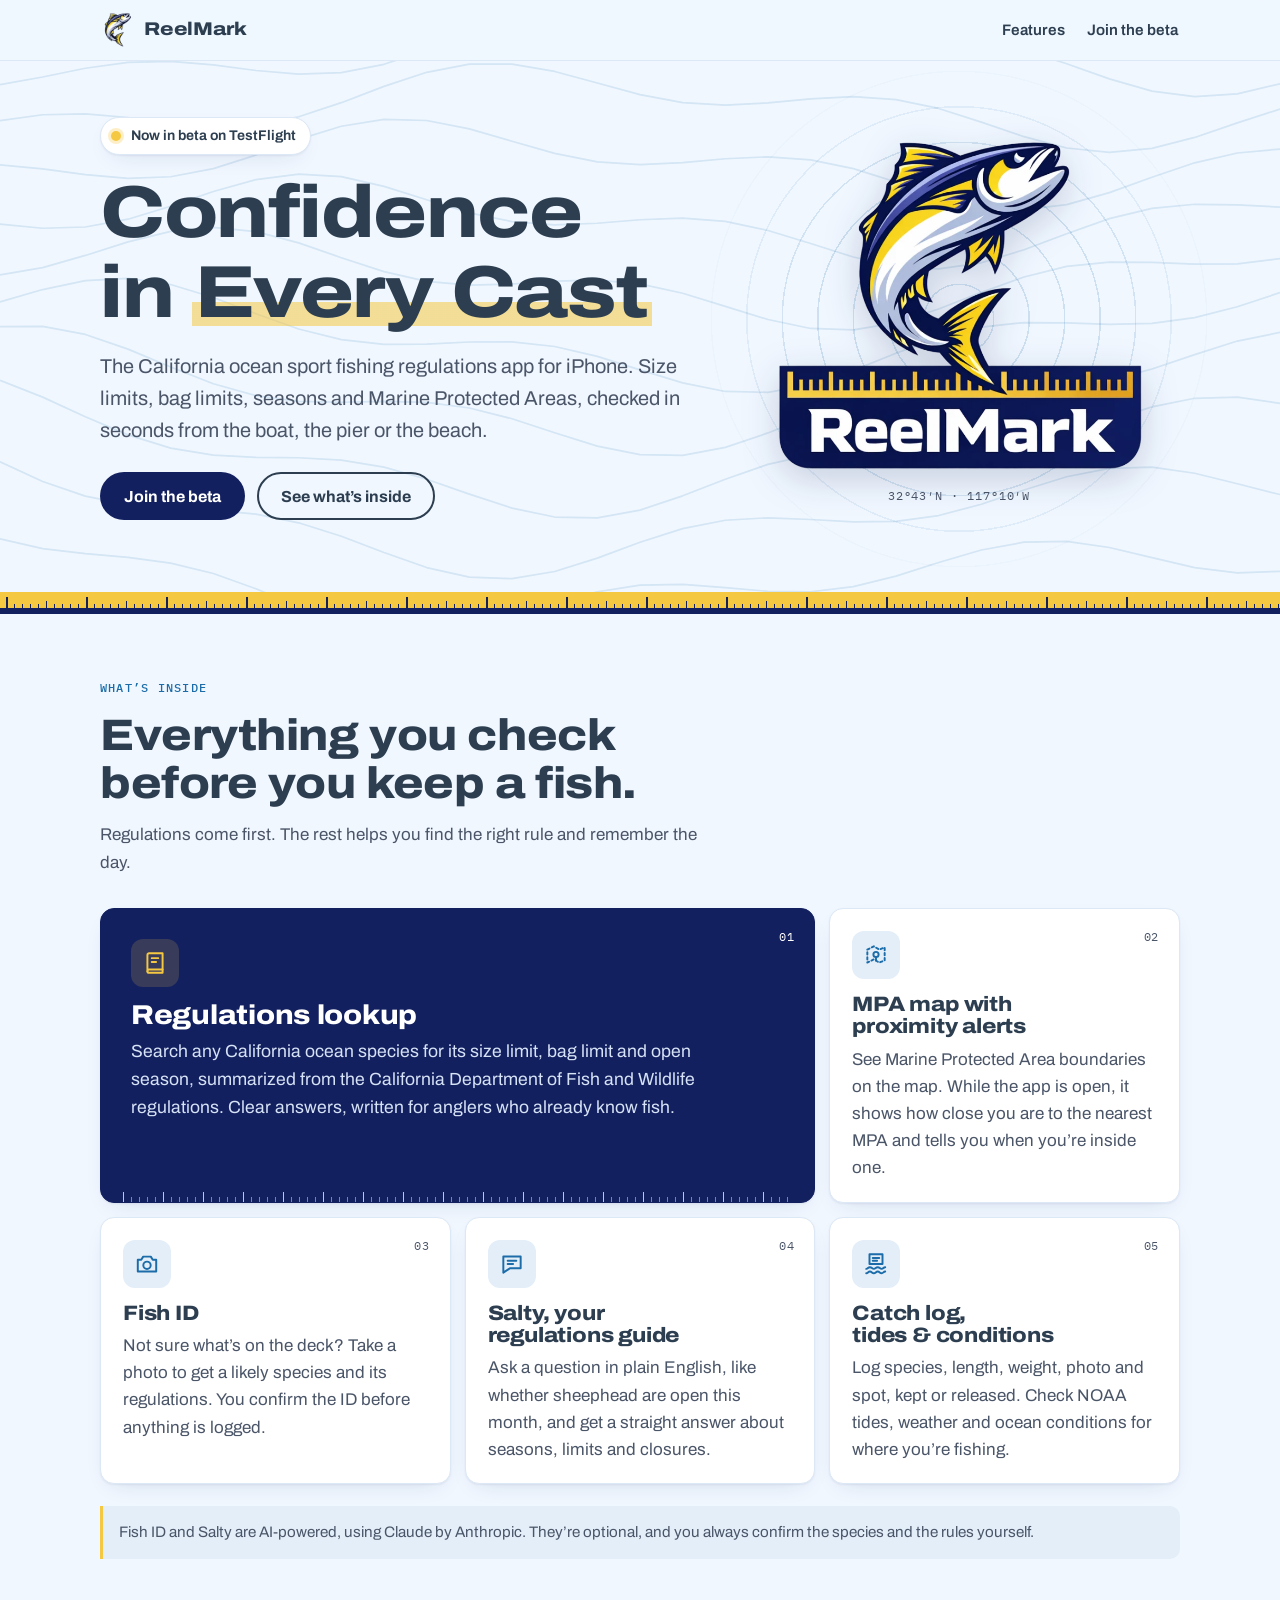
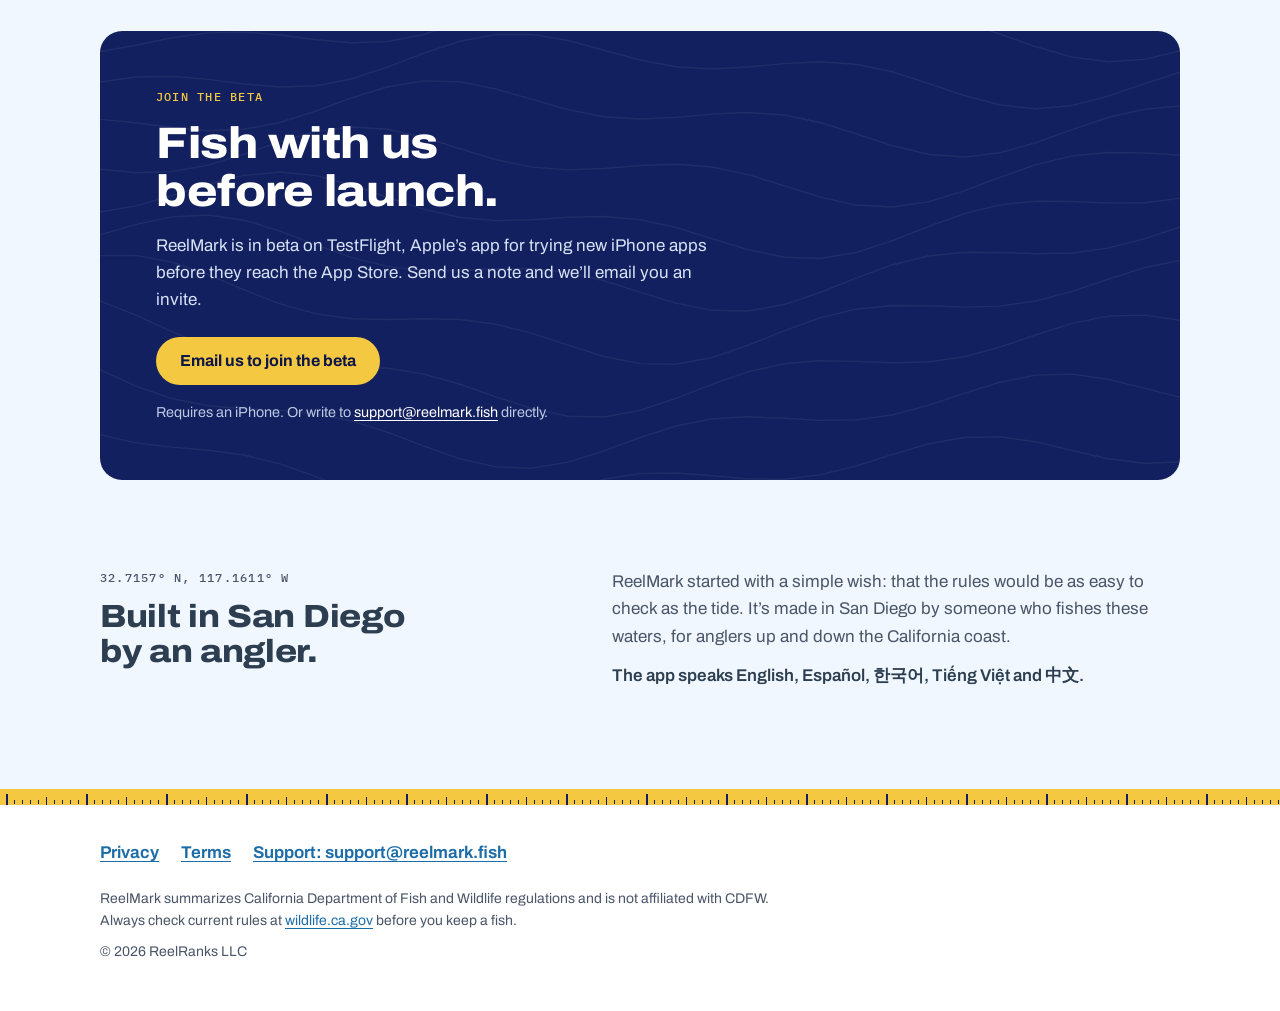
==== index.html @ 25a4f440 "ReelMark site: landing page, Privacy and Terms, custom domain Static HTML and CSS for GitHub Pages a" ====
<!doctype html>
<html lang="en">
<head>
  <meta charset="utf-8">
  <meta name="viewport" content="width=device-width, initial-scale=1">
  <title>ReelMark — Confidence in Every Cast</title>
  <meta name="description" content="ReelMark is an iOS app for California ocean sport fishing regulations and Marine Protected Area awareness. Now in beta on TestFlight.">
  <link rel="canonical" href="https://reelmark.fish/">
  <meta name="color-scheme" content="light dark">
  <meta name="theme-color" content="#F0F7FF" media="(prefers-color-scheme: light)">
  <meta name="theme-color" content="#0A1230" media="(prefers-color-scheme: dark)">
  <meta property="og:type" content="website">
  <meta property="og:site_name" content="ReelMark">
  <meta property="og:title" content="ReelMark — Confidence in Every Cast">
  <meta property="og:description" content="California ocean fishing regulations and Marine Protected Area awareness, on your iPhone.">
  <meta property="og:url" content="https://reelmark.fish/">
  <meta property="og:image" content="https://reelmark.fish/assets/og-image.png">
  <meta name="twitter:card" content="summary">
  <link rel="icon" href="assets/favicon.png" type="image/png">
  <link rel="apple-touch-icon" href="assets/apple-touch-icon.png">
  <link rel="preload" as="image" href="assets/logo.webp" type="image/webp">
  <link rel="preconnect" href="https://fonts.googleapis.com">
  <link rel="preconnect" href="https://fonts.gstatic.com" crossorigin>
  <link rel="stylesheet" href="https://fonts.googleapis.com/css2?family=Archivo:wdth,wght@100..125,400..800&family=IBM+Plex+Mono:wght@500&display=swap">
  <link rel="stylesheet" href="assets/style.css">
</head>
<body>
  <a class="skip" href="#main">Skip to content</a>
  <header class="site-header">
    <div class="wrap bar">
      <a class="brand" href="/" aria-label="ReelMark home">
        <picture><source srcset="assets/mark.webp" type="image/webp"><img src="assets/mark.png" width="36" height="36" alt=""></picture>
        <span>ReelMark</span>
      </a>
      <nav aria-label="Primary">
        <a class="nav-secondary" href="#features">Features</a>
        <a href="#beta">Join the beta</a>
      </nav>
    </div>
  </header>

  <main id="main">
    <section class="hero" aria-labelledby="hero-title">
      <div class="wrap hero-grid">
        <div class="hero-art">
          <picture>
            <source srcset="assets/logo.webp" type="image/webp">
            <img src="assets/logo.png" width="720" height="653" alt="ReelMark logo: a leaping yellowtail over a measuring board" fetchpriority="high">
          </picture>
          <p class="coords" aria-hidden="true">32°43′N · 117°10′W</p>
        </div>
        <div class="hero-copy">
          <p class="badge"><span class="dot" aria-hidden="true"></span>Now in beta on TestFlight</p>
          <h1 id="hero-title">Confidence in <span class="hl">Every Cast</span></h1>
          <p class="lede">The California ocean sport fishing regulations app for iPhone. Size limits, bag limits, seasons and Marine Protected Areas, checked in seconds from the boat, the pier or the beach.</p>
          <div class="cta">
            <a class="btn btn-primary" href="#beta">Join the beta</a>
            <a class="btn btn-ghost" href="#features">See what’s inside</a>
          </div>
        </div>
      </div>
    </section>

    <div class="ruler" aria-hidden="true"></div>

    <section class="section" id="features" aria-labelledby="features-title">
      <div class="wrap">
        <p class="eyebrow">What’s inside</p>
        <h2 id="features-title">Everything you check before you keep a fish.</h2>
        <p class="section-intro">Regulations come first. The rest helps you find the right rule and remember the day.</p>

        <ul class="cards" role="list">
          <li class="card card--wide">
            <span class="num" aria-hidden="true">01</span>
            <span class="icon" aria-hidden="true">
              <svg viewBox="0 0 24 24" fill="none" stroke="currentColor" stroke-width="1.8" stroke-linecap="round" stroke-linejoin="round"><path d="M5 4.5A1.5 1.5 0 0 1 6.5 3H19v15H6.5A1.5 1.5 0 0 0 5 19.5z"/><path d="M5 19.5A1.5 1.5 0 0 0 6.5 21H19v-3"/><path d="M9 7.5h6M9 11h4"/></svg>
            </span>
            <h3>Regulations lookup</h3>
            <p>Search any California ocean species for its size limit, bag limit and open season, summarized from the California Department of Fish and Wildlife regulations. Clear answers, written for anglers who already know fish.</p>
          </li>
          <li class="card">
            <span class="num" aria-hidden="true">02</span>
            <span class="icon" aria-hidden="true">
              <svg viewBox="0 0 24 24" fill="none" stroke="currentColor" stroke-width="1.8" stroke-linecap="round" stroke-linejoin="round"><path d="M4 7l6-3 5 3 5-2v12l-5 2-5-3-6 3z" stroke-dasharray="2.2 2.4"/><circle cx="12" cy="11.5" r="2.4"/><path d="M12 14v3"/></svg>
            </span>
            <h3>MPA map with proximity alerts</h3>
            <p>See Marine Protected Area boundaries on the map. While the app is open, it shows how close you are to the nearest MPA and tells you when you’re inside one.</p>
          </li>
          <li class="card">
            <span class="num" aria-hidden="true">03</span>
            <span class="icon" aria-hidden="true">
              <svg viewBox="0 0 24 24" fill="none" stroke="currentColor" stroke-width="1.8" stroke-linecap="round" stroke-linejoin="round"><path d="M3.5 8h3.2l1.8-2.8h7l1.8 2.8h3.2v11h-17z"/><circle cx="12" cy="13.2" r="3.4"/></svg>
            </span>
            <h3>Fish ID</h3>
            <p>Not sure what’s on the deck? Take a photo to get a likely species and its regulations. You confirm the ID before anything is logged.</p>
          </li>
          <li class="card">
            <span class="num" aria-hidden="true">04</span>
            <span class="icon" aria-hidden="true">
              <svg viewBox="0 0 24 24" fill="none" stroke="currentColor" stroke-width="1.8" stroke-linecap="round" stroke-linejoin="round"><path d="M4 5h16v11H10l-6 4z"/><path d="M8 9h8M8 12h5"/></svg>
            </span>
            <h3>Salty, your regulations guide</h3>
            <p>Ask a question in plain English, like whether sheephead are open this month, and get a straight answer about seasons, limits and closures.</p>
          </li>
          <li class="card">
            <span class="num" aria-hidden="true">05</span>
            <span class="icon" aria-hidden="true">
              <svg viewBox="0 0 24 24" fill="none" stroke="currentColor" stroke-width="1.8" stroke-linecap="round" stroke-linejoin="round"><path d="M6 3h12v9H6z"/><path d="M9 6.5h6M9 9h4"/><path d="M3 16.5c1.6 0 1.6-1.5 3.4-1.5s1.9 1.5 3.6 1.5 1.8-1.5 3.6-1.5 1.9 1.5 3.6 1.5 1.6-1.5 3.3-1.5"/><path d="M3 20.5c1.6 0 1.6-1.5 3.4-1.5s1.9 1.5 3.6 1.5 1.8-1.5 3.6-1.5 1.9 1.5 3.6 1.5 1.6-1.5 3.3-1.5"/></svg>
            </span>
            <h3>Catch log, tides <span class="nowrap">&amp; conditions</span></h3>
            <p>Log species, length, weight, photo and spot, kept or released. Check NOAA tides, weather and ocean conditions for where you’re fishing.</p>
          </li>
        </ul>

        <div class="note">
          <p>Fish ID and Salty are AI-powered, using Claude by Anthropic. They’re optional, and you always confirm the species and the rules yourself.</p>
        </div>
      </div>
    </section>

    <section class="section" id="beta" aria-labelledby="beta-title">
      <div class="wrap">
        <div class="beta">
          <p class="eyebrow">Join the beta</p>
          <h2 id="beta-title">Fish with us before launch.</h2>
          <p>ReelMark is in beta on TestFlight, Apple’s app for trying new iPhone apps before they reach the App Store. Send us a note and we’ll email you an invite.</p>
          <div class="cta">
            <!-- When the public TestFlight link exists, put it in this href and change the label to "Get it on TestFlight". -->
            <a class="btn btn-accent" href="mailto:support@reelmark.fish?subject=ReelMark%20beta">Email us to join the beta</a>
          </div>
          <p class="small">Requires an iPhone. Or write to <a href="mailto:support@reelmark.fish?subject=ReelMark%20beta">support@reelmark.fish</a> directly.</p>
        </div>
      </div>
    </section>

    <section class="section" aria-labelledby="origin-title">
      <div class="wrap origin">
        <div>
          <p class="eyebrow">32.7157° N, 117.1611° W</p>
          <h2 id="origin-title">Built in San Diego by an angler.</h2>
        </div>
        <div>
          <p>ReelMark started with a simple wish: that the rules would be as easy to check as the tide. It’s made in San Diego by someone who fishes these waters, for anglers up and down the California coast.</p>
          <p class="langs">The app speaks English, Español, 한국어, Tiếng Việt and 中文.</p>
        </div>
      </div>
    </section>
  </main>

  <footer class="site-footer">
    <div class="ruler" aria-hidden="true"></div>
    <div class="wrap foot">
      <nav aria-label="Footer">
        <a href="privacy.html">Privacy</a>
        <a href="terms.html">Terms</a>
        <a href="mailto:support@reelmark.fish">Support: support@reelmark.fish</a>
      </nav>
      <p class="fine">ReelMark summarizes California Department of Fish and Wildlife regulations and is not affiliated with CDFW. Always check current rules at <a href="https://wildlife.ca.gov/Fishing/Ocean">wildlife.ca.gov</a> before you keep a fish.</p>
      <p class="fine">© 2026 ReelRanks LLC</p>
    </div>
  </footer>
</body>
</html>
---- assets/style.css ----
/* ReelMark — reelmark.fish
   Brand colors come from the app (mobile/src/constants/theme.ts): seafoam
   background, navy text, primary blue, sun-yellow accent. Navy and the ruler
   motif come from the logo. Shared by index.html and the generated legal pages. */

:root {
  --bg: #F0F7FF;
  --surface: #FFFFFF;
  --surface-2: #E3EEF9;
  --text: #2C3E50;
  --muted: #4A5568;
  --link: #1B6CA8;
  --link-hover: #155A8E;
  --primary: #1B6CA8;
  --navy: #13205F;
  --navy-deep: #0C1647;
  --accent: #F5C842;
  --border: #DCE8F5;
  --contour: rgba(27, 108, 168, 0.13);
  --ring: rgba(27, 108, 168, 0.16);
  --shadow: 0 1px 2px rgba(19, 32, 95, 0.06), 0 8px 24px -12px rgba(19, 32, 95, 0.18);
  --focus: #1B6CA8;

  --font: "Archivo", system-ui, -apple-system, "Segoe UI", Roboto, sans-serif;
  --mono: "IBM Plex Mono", ui-monospace, "SF Mono", Menlo, monospace;
  --radius: 14px;
  --gutter: 20px;
  color-scheme: light dark;
}

@media (prefers-color-scheme: dark) {
  :root {
    --bg: #0A1230;
    --surface: #111C45;
    --surface-2: #15214F;
    --text: #E6EDF7;
    --muted: #AEBBD0;
    --link: #8CC6F0;
    --link-hover: #B6DBF6;
    --primary: #7DBBEA;
    --navy: #16246B;
    --navy-deep: #060C26;
    --border: #243163;
    --contour: rgba(125, 187, 234, 0.10);
    --ring: rgba(125, 187, 234, 0.14);
    --shadow: 0 1px 2px rgba(0, 0, 0, 0.3), 0 10px 28px -14px rgba(0, 0, 0, 0.6);
    --focus: #F5C842;
  }
}

*, *::before, *::after { box-sizing: border-box; }

html { -webkit-text-size-adjust: 100%; scroll-behavior: smooth; }
@media (prefers-reduced-motion: reduce) { html { scroll-behavior: auto; } }

body {
  margin: 0;
  background: var(--bg);
  color: var(--text);
  font-family: var(--font);
  font-size: 1.0625rem;
  line-height: 1.6;
  text-rendering: optimizeLegibility;
}

img, svg { display: block; max-width: 100%; height: auto; }

a { color: var(--link); text-underline-offset: 0.18em; text-decoration-thickness: 1px; }
a:hover { color: var(--link-hover); text-decoration-thickness: 2px; }

:focus-visible { outline: 3px solid var(--focus); outline-offset: 3px; border-radius: 4px; }

h1, h2, h3 {
  font-stretch: 112%;
  font-weight: 800;
  line-height: 1.08;
  letter-spacing: -0.01em;
  color: var(--text);
  text-wrap: balance;
  margin: 0;
}

p { margin: 0 0 1em; }

.nowrap { white-space: nowrap; }

.wrap { width: 100%; max-width: 1120px; margin: 0 auto; padding: 0 var(--gutter); }

.skip {
  position: absolute; left: 12px; top: -60px; z-index: 10;
  padding: 10px 16px; border-radius: 8px;
  background: var(--navy); color: #fff; font-weight: 700; text-decoration: none;
}
.skip:focus { top: 12px; color: #fff; }

.eyebrow {
  font-family: var(--mono);
  font-size: 0.78rem;
  font-weight: 500;
  letter-spacing: 0.1em;
  text-transform: uppercase;
  color: var(--primary);
  margin: 0 0 14px;
}

/* ---------- Header ---------- */

.site-header {
  position: sticky; top: 0; z-index: 5;
  background: color-mix(in srgb, var(--bg) 88%, transparent);
  -webkit-backdrop-filter: saturate(1.4) blur(10px);
  backdrop-filter: saturate(1.4) blur(10px);
  border-bottom: 1px solid var(--border);
}
.bar { display: flex; align-items: center; justify-content: space-between; gap: 16px; min-height: 60px; }
.brand {
  display: inline-flex; align-items: center; gap: 8px;
  color: var(--text); text-decoration: none;
  font-weight: 800; font-stretch: 118%; font-size: 1.15rem; letter-spacing: -0.01em;
}
.brand:hover { color: var(--text); }
.brand img { width: 36px; height: 36px; }
.site-header nav { display: flex; gap: 4px 18px; flex-wrap: wrap; justify-content: flex-end; }
.site-header nav a {
  color: var(--text); text-decoration: none; font-weight: 600; font-size: 0.95rem;
  padding: 10px 2px; /* 44px tap target with the line height */
}
.site-header nav a:hover, .site-header nav a[aria-current="page"] {
  color: var(--link); text-decoration: underline; text-decoration-thickness: 2px;
}
@media (max-width: 420px) { .nav-secondary { display: none; } }

/* ---------- Buttons ---------- */

.btn {
  display: inline-flex; align-items: center; justify-content: center; gap: 8px;
  min-height: 48px; padding: 12px 22px; border-radius: 999px;
  font-weight: 700; font-size: 1rem; text-decoration: none; line-height: 1.2;
  border: 2px solid transparent;
  transition: transform 120ms ease, background-color 120ms ease;
}
.btn:hover { transform: translateY(-1px); text-decoration: none; }
.btn:active { transform: none; }
@media (prefers-reduced-motion: reduce) { .btn { transition: none; } .btn:hover { transform: none; } }
.btn-primary { background: var(--navy); color: #fff; }
.btn-primary:hover { background: var(--navy-deep); color: #fff; }
.btn-ghost { border-color: currentColor; color: var(--text); }
.btn-ghost:hover { color: var(--link); }
.btn-accent { background: var(--accent); color: #0C1647; }
.btn-accent:hover { background: #FFD966; color: #0C1647; }

@media (prefers-color-scheme: dark) {
  .btn-primary { background: var(--accent); color: #0C1647; }
  .btn-primary:hover { background: #FFD966; color: #0C1647; }
}

/* ---------- Hero ---------- */

.hero { position: relative; overflow: hidden; isolation: isolate; padding: 28px 0 44px; }

/* Bathymetric contour lines, tinted per color scheme through a mask. */
.hero::before {
  content: ""; position: absolute; inset: 0; z-index: -1;
  background: var(--contour);
  -webkit-mask: url("contours.svg") center / cover no-repeat;
  mask: url("contours.svg") center / cover no-repeat;
}

.hero-grid { display: grid; gap: 20px; align-items: center; }

.hero-art { position: relative; display: grid; place-items: center; padding: 8px 0; }
.hero-art::before {
  /* sounder rings behind the logo */
  content: ""; position: absolute; z-index: -1;
  width: min(92vw, 520px); aspect-ratio: 1;
  border-radius: 50%;
  background: repeating-radial-gradient(circle at center, transparent 0 34px, var(--ring) 34px 35.5px);
  -webkit-mask: radial-gradient(circle, #000 45%, transparent 71%);
  mask: radial-gradient(circle, #000 45%, transparent 71%);
}
.hero-art img { width: min(64vw, 300px); filter: drop-shadow(0 10px 18px rgba(12, 22, 71, 0.18)); }
.coords {
  font-family: var(--mono); font-size: 0.72rem; letter-spacing: 0.08em;
  color: var(--muted); margin: 10px 0 0;
}

.badge {
  display: inline-flex; align-items: center; gap: 10px;
  margin: 0 0 18px; padding: 7px 14px 7px 10px;
  border-radius: 999px; border: 1px solid var(--border);
  background: var(--surface); box-shadow: var(--shadow);
  font-size: 0.875rem; font-weight: 650; color: var(--text);
}
.badge .dot {
  width: 10px; height: 10px; border-radius: 50%;
  background: var(--accent); box-shadow: 0 0 0 3px rgba(245, 200, 66, 0.3);
}

.hero h1 { font-size: clamp(2.5rem, 10.5vw, 4.6rem); font-stretch: 118%; letter-spacing: -0.02em; }
.hero h1 .hl {
  background: linear-gradient(transparent 62%, rgba(245, 200, 66, 0.55) 62% 92%, transparent 92%);
  padding: 0 0.04em;
}
.lede { font-size: clamp(1.08rem, 2.6vw, 1.25rem); color: var(--muted); max-width: 34em; margin: 18px 0 26px; }
.cta { display: flex; flex-wrap: wrap; gap: 12px; }

@media (min-width: 880px) {
  .hero { padding: 56px 0 72px; }
  .hero-grid { grid-template-columns: 1.15fr 0.85fr; gap: 40px; }
  .hero-art { order: 2; }
  .hero-art img { width: 100%; max-width: 380px; }
}

/* ---------- Ruler (the logo's measuring board) ---------- */

.ruler {
  height: 22px;
  background-color: var(--accent);
  background-image:
    linear-gradient(to right, var(--navy) 2px, transparent 2px),
    linear-gradient(to right, var(--navy) 1.5px, transparent 1.5px),
    linear-gradient(to right, var(--navy) 1px, transparent 1px);
  background-size: 80px 70%, 40px 48%, 8px 28%;
  background-position: 6px 100%, 6px 100%, 6px 100%;
  background-repeat: repeat-x;
  border-bottom: 6px solid var(--navy);
}
@media (prefers-color-scheme: dark) {
  .ruler {
    background-image:
      linear-gradient(to right, #0C1647 2px, transparent 2px),
      linear-gradient(to right, #0C1647 1.5px, transparent 1.5px),
      linear-gradient(to right, #0C1647 1px, transparent 1px);
    border-bottom-color: #0C1647;
  }
}

/* ---------- Sections ---------- */

.section { padding: 64px 0; }
#beta { padding: 8px 0 24px; }
.section h2 { font-size: clamp(1.8rem, 6vw, 2.75rem); max-width: 20ch; }
.section-intro { color: var(--muted); max-width: 36em; margin: 14px 0 0; }

.cards {
  list-style: none; margin: 32px 0 0; padding: 0;
  display: grid; gap: 14px;
}
@media (min-width: 640px) { .cards { grid-template-columns: 1fr 1fr; } }
@media (min-width: 960px) {
  .cards { grid-template-columns: repeat(3, 1fr); }
  .card--wide { grid-column: span 2; }
}

.card {
  position: relative;
  background: var(--surface);
  border: 1px solid var(--border);
  border-radius: var(--radius);
  padding: 22px 22px 20px;
  box-shadow: var(--shadow);
}
.card h3 { font-size: 1.3rem; margin: 14px 0 8px; }
.card p { margin: 0; color: var(--muted); }
.card .num {
  position: absolute; top: 18px; right: 20px;
  font-family: var(--mono); font-size: 0.75rem; color: var(--muted); letter-spacing: 0.06em;
}
.icon {
  width: 48px; height: 48px; border-radius: 12px;
  display: grid; place-items: center;
  background: var(--surface-2); color: var(--primary);
}
.icon svg { width: 26px; height: 26px; }
.tag {
  display: inline-block; margin-left: 8px; padding: 2px 8px; vertical-align: 0.2em;
  border-radius: 6px; border: 1px solid var(--border);
  font-family: var(--mono); font-size: 0.68rem; font-weight: 500; letter-spacing: 0.06em;
  text-transform: uppercase; color: var(--muted);
}

.card--wide { background: var(--navy); border-color: var(--navy); color: #fff; }
.card--wide h3, .card--wide .num { color: #fff; }
.card--wide p { color: #D6E2F5; }
.card--wide .icon { background: rgba(245, 200, 66, 0.16); color: var(--accent); }
.card--wide::after {
  /* a short ruler along the bottom edge of the core feature */
  content: ""; position: absolute; left: 22px; right: 22px; bottom: 0; height: 10px;
  background-image:
    linear-gradient(to right, var(--accent) 1.5px, transparent 1.5px),
    linear-gradient(to right, rgba(245, 200, 66, 0.6) 1px, transparent 1px);
  background-size: 40px 100%, 8px 50%;
  background-position: 0 100%, 0 100%;
  background-repeat: repeat-x;
}
.card--wide { padding-bottom: 32px; }
@media (min-width: 960px) {
  .card--wide { padding: 30px 30px 40px; }
  .card--wide h3 { font-size: 1.7rem; }
  .card--wide p { font-size: 1.1rem; max-width: 34em; }
}

.note {
  display: flex; gap: 12px; align-items: flex-start;
  margin: 22px 0 0; padding: 14px 16px;
  border-left: 3px solid var(--accent);
  background: var(--surface-2); border-radius: 0 10px 10px 0;
  color: var(--muted); font-size: 0.95rem;
}
.note p { margin: 0; }

/* ---------- Beta ---------- */

.beta {
  position: relative; overflow: hidden; isolation: isolate;
  background: var(--navy); color: #fff;
  border-radius: 22px; padding: 36px 24px;
}
.beta::before {
  content: ""; position: absolute; inset: 0; z-index: -1;
  background: rgba(255, 255, 255, 0.06);
  -webkit-mask: url("contours.svg") center / cover no-repeat;
  mask: url("contours.svg") center / cover no-repeat;
}
.beta h2 { color: #fff; margin-bottom: 16px; }
.beta .eyebrow { color: var(--accent); }
.beta p { color: #D6E2F5; max-width: 34em; }
.beta .cta { margin-top: 24px; }
.beta .small { font-size: 0.9rem; color: #B9C8E2; margin: 16px 0 0; }
.beta a:not(.btn) { color: #fff; }
@media (min-width: 880px) { .beta { padding: 56px; } }
@media (prefers-color-scheme: dark) { .beta { border: 1px solid var(--border); } }

/* ---------- Origin ---------- */

.origin { display: grid; gap: 18px; align-items: start; }
.origin h2 { font-size: clamp(1.5rem, 4.5vw, 2rem); }
.origin p { color: var(--muted); max-width: 36em; margin: 0 0 12px; }
.origin .langs { font-weight: 600; color: var(--text); }
@media (min-width: 880px) { .origin { grid-template-columns: 0.9fr 1.1fr; gap: 48px; } }

/* ---------- Footer ---------- */

.site-footer { margin-top: 24px; background: var(--surface); }
.site-footer .ruler { height: 16px; border-bottom-width: 0; }
.foot { padding-top: 28px; padding-bottom: 40px; }
.foot nav { display: flex; flex-wrap: wrap; gap: 8px 22px; margin-bottom: 16px; }
.foot nav a { font-weight: 650; padding: 6px 0; }
.fine { font-size: 0.875rem; color: var(--muted); max-width: 48em; margin: 0 0 8px; }

/* ---------- Legal pages ---------- */

.doc { max-width: 760px; padding-top: 40px; padding-bottom: 56px; }
.doc h1 { font-size: clamp(2rem, 7vw, 2.9rem); }
.doc .updated {
  display: inline-block; margin: 14px 0 28px; padding: 4px 10px;
  border-radius: 6px; background: var(--surface-2);
  font-family: var(--mono); font-size: 0.82rem; color: var(--muted);
}
.doc section { margin-top: 36px; }
.doc h2 {
  font-size: 1.35rem; margin-bottom: 12px; padding-top: 14px;
  border-top: 2px solid var(--border);
  scroll-margin-top: 80px;
}
.doc ul { padding-left: 1.25em; margin: 0 0 1em; }
.doc li { margin: 0 0 0.55em; }
.doc li::marker { color: var(--primary); }
.doc strong { color: var(--text); font-weight: 700; }
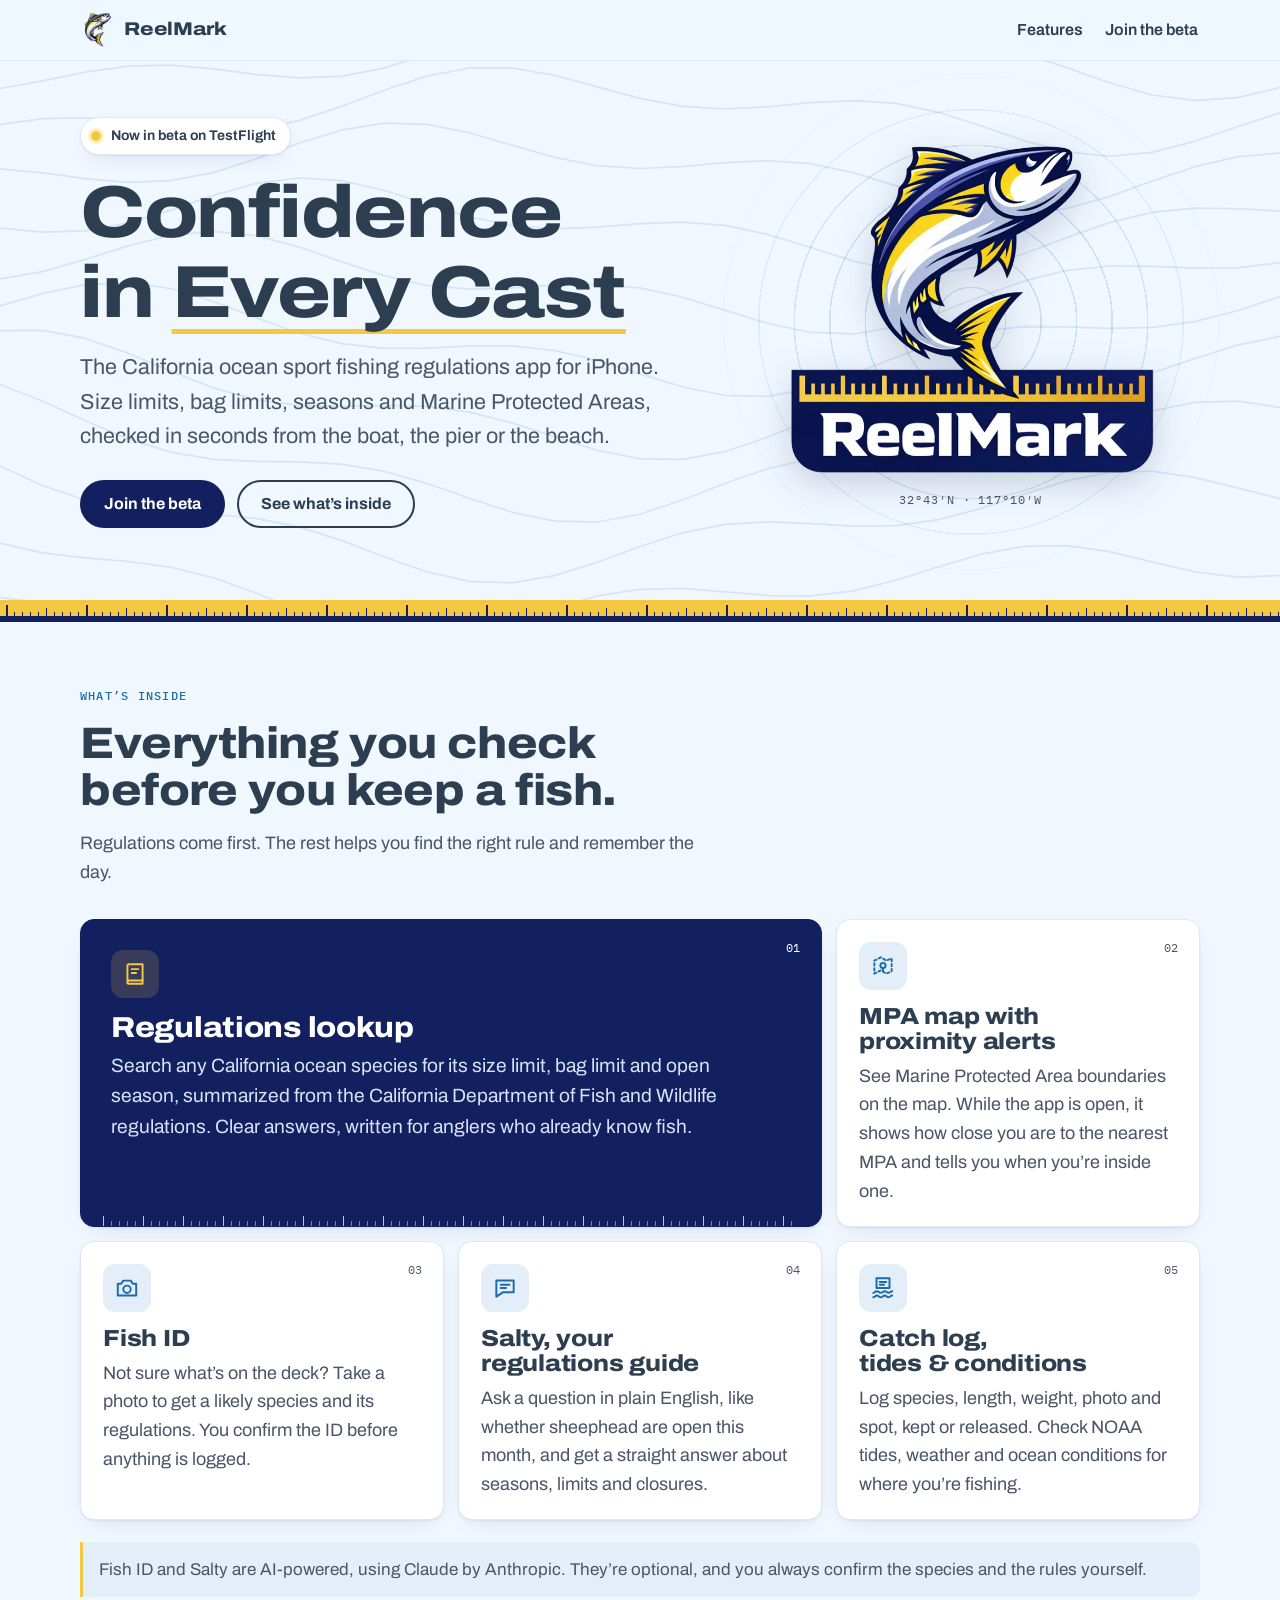
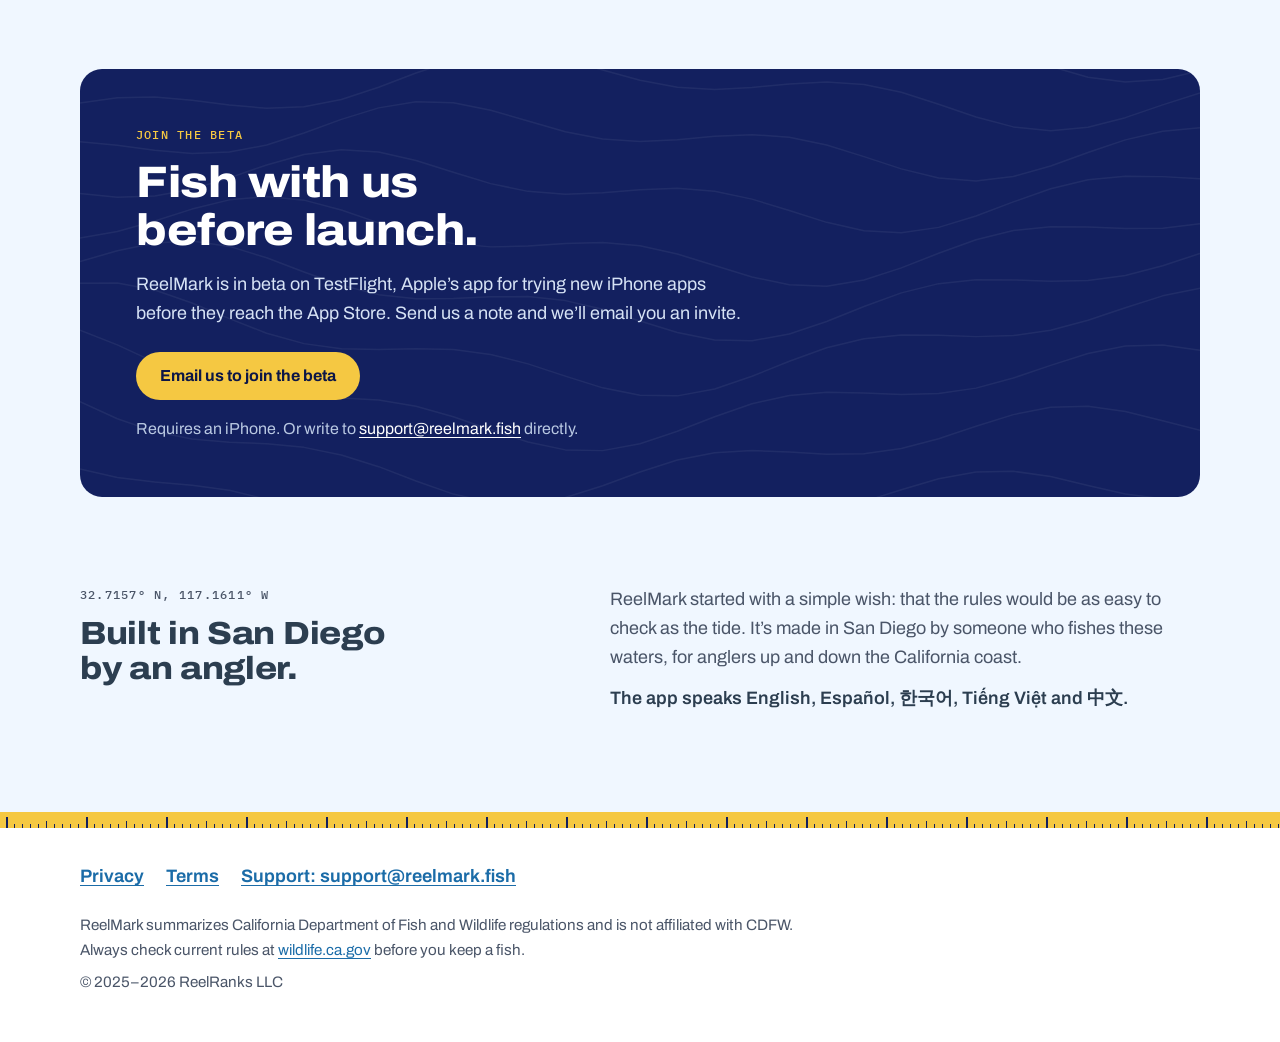
==== commit 848eaa22: "Desktop polish: 18px text, 1200px column, underline highlight, footer years Above 900px: body and ca" ====
--- a/index.html
+++ b/index.html
@@ -156,7 +156,7 @@
         <a href="mailto:support@reelmark.fish">Support: support@reelmark.fish</a>
       </nav>
       <p class="fine">ReelMark summarizes California Department of Fish and Wildlife regulations and is not affiliated with CDFW. Always check current rules at <a href="https://wildlife.ca.gov/Fishing/Ocean">wildlife.ca.gov</a> before you keep a fish.</p>
-      <p class="fine">© 2026 ReelRanks LLC</p>
+      <p class="fine">© 2025–2026 ReelRanks LLC</p>
     </div>
   </footer>
 </body>
--- a/assets/style.css
+++ b/assets/style.css
@@ -367,3 +367,33 @@
 .doc li { margin: 0 0 0.55em; }
 .doc li::marker { color: var(--primary); }
 .doc strong { color: var(--text); font-weight: 700; }
+
+/* ---------- Desktop polish (phone layout above is unchanged) ---------- */
+
+@media (min-width: 900px) {
+  :root { --gutter: 40px; }
+  body { font-size: 1.125rem; }
+  .wrap { max-width: 1200px; }
+
+  .lede { font-size: 1.35rem; }
+  .card h3 { font-size: 1.45rem; }
+  .card--wide h3 { font-size: 1.8rem; }
+  .card--wide p { font-size: 1.2rem; }
+  .note { font-size: 1.0625rem; }
+  .beta .small { font-size: 1rem; }
+  .fine { font-size: 0.95rem; }
+  .site-header nav a { font-size: 1rem; }
+  .doc { max-width: 820px; }
+  .doc h2 { font-size: 1.5rem; }
+
+  /* A thin underline below the baseline instead of a band through the letters. */
+  .hero h1 .hl {
+    background: none;
+    padding: 0;
+    text-decoration: underline;
+    text-decoration-color: var(--accent);
+    text-decoration-thickness: 0.07em;
+    text-underline-offset: 0.16em;
+    text-decoration-skip-ink: none;
+  }
+}
